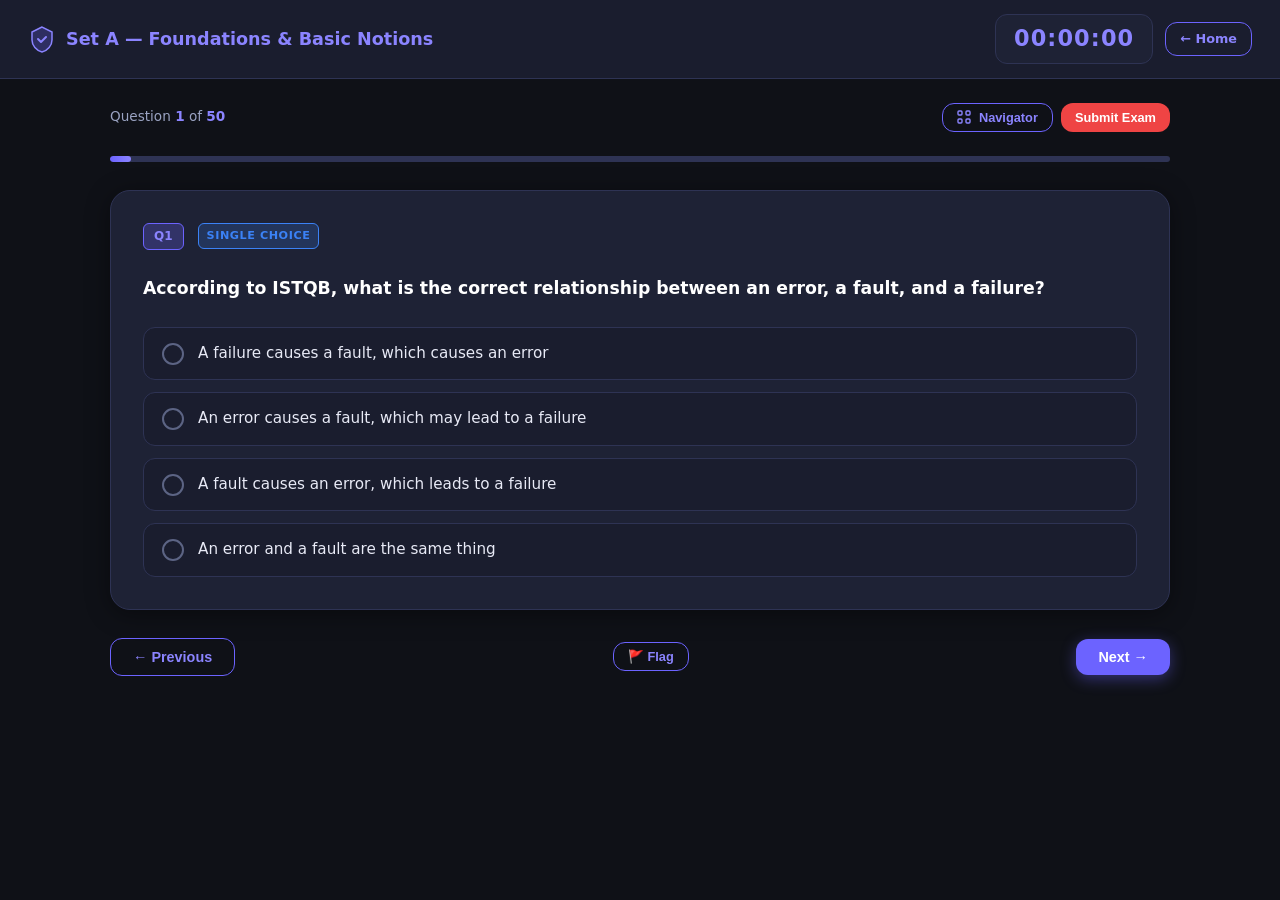
==== exam.html @ c1efb190 "Initial commit: SQ Mock Exam — 200 questions, 4 sets, timer, stats, charts" ====
<!DOCTYPE html>
<html lang="en">
<head>
  <meta charset="UTF-8"/>
  <meta name="viewport" content="width=device-width,initial-scale=1.0"/>
  <title>Mock Exam — SQ&amp;T</title>
  <link rel="stylesheet" href="css/styles.css"/>
</head>
<body>

<!-- ── Top Bar ─────────────────────────────────────────────────── -->
<nav class="topbar">
  <div class="topbar-logo">
    <svg width="28" height="28" viewBox="0 0 28 28" fill="none" xmlns="http://www.w3.org/2000/svg">
      <path d="M14 2L4 7v8c0 5.5 4.3 10.7 10 12 5.7-1.3 10-6.5 10-12V7L14 2z" fill="#6c63ff" opacity=".25"/>
      <path d="M14 2L4 7v8c0 5.5 4.3 10.7 10 12 5.7-1.3 10-6.5 10-12V7L14 2z" stroke="#8b84ff" stroke-width="1.5" fill="none"/>
      <path d="M10 14l3 3 5-5" stroke="#8b84ff" stroke-width="2" stroke-linecap="round" stroke-linejoin="round"/>
    </svg>
    <span id="exam-set-name">Mock Exam</span>
  </div>
  <div class="topbar-right">
    <div id="timer-display">00:00:00</div>
    <a href="index.html" class="btn btn-outline btn-sm">← Home</a>
  </div>
</nav>

<!-- ── Main Exam Area ──────────────────────────────────────────── -->
<div class="page" id="exam-page">

  <!-- State: loading -->
  <div id="state-loading" style="text-align:center;padding:80px 20px;color:var(--text-secondary)">
    Loading questions…
  </div>

  <!-- State: exam-active -->
  <div id="state-exam" class="hidden">
    <div class="exam-header">
      <div class="exam-meta">
        Question <strong id="q-current">1</strong> of <strong id="q-total">50</strong>
      </div>
      <div style="display:flex;gap:8px;flex-wrap:wrap">
        <button class="btn btn-outline btn-sm" id="btn-toggle-grid" title="Question Navigator">
          <svg width="14" height="14" viewBox="0 0 14 14" fill="none"><rect x="1" y="1" width="4" height="4" rx="1" stroke="currentColor" stroke-width="1.4"/><rect x="9" y="1" width="4" height="4" rx="1" stroke="currentColor" stroke-width="1.4"/><rect x="1" y="9" width="4" height="4" rx="1" stroke="currentColor" stroke-width="1.4"/><rect x="9" y="9" width="4" height="4" rx="1" stroke="currentColor" stroke-width="1.4"/></svg>
          Navigator
        </button>
        <button class="btn btn-danger btn-sm" id="btn-submit-exam">Submit Exam</button>
      </div>
    </div>

    <!-- Progress bar -->
    <div class="progress-bar-outer">
      <div class="progress-bar-inner" id="progress-bar" style="width:2%"></div>
    </div>

    <!-- Question Navigator Grid (hidden by default) -->
    <div id="q-grid-container" class="hidden mb-24">
      <div class="q-grid" id="q-grid"></div>
    </div>

    <!-- Unanswered warning -->
    <div class="unanswered-warning" id="unanswered-warning">
      ⚠ You have unanswered questions. Please answer all questions before submitting.
    </div>

    <!-- Question Card -->
    <div class="question-card" id="question-card">
      <div class="question-header">
        <div class="question-number" id="q-num-badge">Q1</div>
        <div class="question-type-badge" id="q-type-badge">Single</div>
        <div style="flex:1"></div>
      </div>
      <div class="question-text" id="question-text"></div>
      <ul class="options-list mt-24" id="options-list"></ul>
      <div class="explanation-box" id="explanation-box">
        <strong>Explanation:</strong> <span id="explanation-text"></span>
      </div>
    </div>

    <!-- Navigation -->
    <div class="exam-nav">
      <button class="btn btn-outline" id="btn-prev" disabled>
        ← Previous
      </button>
      <div class="exam-nav-center">
        <button class="btn btn-outline btn-sm" id="btn-flag">🚩 Flag</button>
        <span id="flagged-count" style="font-size:.8rem;color:var(--text-muted)"></span>
      </div>
      <button class="btn btn-primary" id="btn-next">Next →</button>
    </div>
  </div>

  <!-- State: results -->
  <div id="state-results" class="hidden">
    <div class="results-hero">
      <div class="hero-badge" id="result-set-label">Set A Results</div>
      <h1 id="result-title">Exam Complete!</h1>
      <p id="result-sub" style="color:var(--text-secondary);margin-top:8px"></p>

      <!-- Score ring (SVG) -->
      <div class="score-ring-wrapper">
        <div class="score-ring">
          <svg width="160" height="160" viewBox="0 0 160 160">
            <circle cx="80" cy="80" r="66" stroke="var(--border)" stroke-width="12" fill="none"/>
            <circle id="score-ring-progress" cx="80" cy="80" r="66"
              stroke="var(--accent)" stroke-width="12" fill="none"
              stroke-linecap="round"
              stroke-dasharray="414.69"
              stroke-dashoffset="414.69"/>
          </svg>
          <div class="score-ring-text">
            <span id="score-pct">0%</span>
            <small id="score-fraction">0/50</small>
          </div>
        </div>
      </div>

      <!-- Result stats -->
      <div class="result-stats-grid" id="result-stats"></div>

      <!-- Actions -->
      <div style="display:flex;gap:12px;justify-content:center;flex-wrap:wrap;margin-top:24px">
        <button class="btn btn-primary" id="btn-retry">🔀 Retry (Randomised)</button>
        <button class="btn btn-outline" id="btn-review-toggle">📖 Review Answers</button>
        <a href="index.html" class="btn btn-outline">← Back to Sets</a>
      </div>
    </div>

    <!-- Score progress chart for this set -->
    <div class="chart-wrapper mt-24" id="result-chart-wrapper">
      <div class="chart-title">Your Score History for This Set</div>
      <svg id="result-chart" viewBox="0 0 600 160" preserveAspectRatio="none" style="width:100%;min-height:160px"></svg>
    </div>

    <!-- Review Section -->
    <div class="review-section" id="review-section" style="display:none">
      <h2>Answer Review</h2>
      <div id="review-list"></div>
    </div>
  </div>
</div>

<!-- ── Submit Confirm Modal ─────────────────────────────────────── -->
<div class="modal-overlay" id="modal-submit">
  <div class="modal-box">
    <h3>Submit Exam?</h3>
    <p id="modal-submit-msg">You still have unanswered questions. Are you sure you want to submit?</p>
    <div class="modal-actions">
      <button class="btn btn-outline" id="modal-cancel">Cancel</button>
      <button class="btn btn-primary" id="modal-confirm">Submit</button>
    </div>
  </div>
</div>

<!-- ── Feedback Toast ───────────────────────────────────────────── -->
<div class="feedback-toast" id="feedback-toast"></div>

<script src="js/questions.js"></script>
<script src="js/app.js"></script>
<script>
  ExamPage.init();
</script>
</body>
</html>
---- css/styles.css ----
/* ================================================================
   SQ Mock Exam — styles.css
   Modern dark-accent design, fully self-contained (no CDN fonts needed)
================================================================ */

:root {
  --bg-primary:    #0f1117;
  --bg-secondary:  #1a1d2e;
  --bg-card:       #1e2235;
  --bg-card-hover: #252840;
  --accent:        #6c63ff;
  --accent-light:  #8b84ff;
  --accent-glow:   rgba(108,99,255,.25);
  --success:       #22c55e;
  --danger:        #ef4444;
  --warning:       #f59e0b;
  --info:          #3b82f6;
  --text-primary:  #e8eaf6;
  --text-secondary:#9aa3c2;
  --text-muted:    #5c6484;
  --border:        #2e3354;
  --radius-sm:     6px;
  --radius-md:     12px;
  --radius-lg:     20px;
  --shadow-card:   0 4px 24px rgba(0,0,0,.4);
  --shadow-glow:   0 0 30px rgba(108,99,255,.18);
  --font:          'Segoe UI', system-ui, -apple-system, sans-serif;
  --transition:    .25s ease;
}

/* ── Reset & Base ─────────────────────────────────────────────── */
*, *::before, *::after { box-sizing: border-box; margin: 0; padding: 0; }

html { font-size: 16px; scroll-behavior: smooth; }

body {
  font-family: var(--font);
  background: var(--bg-primary);
  color: var(--text-primary);
  min-height: 100vh;
  line-height: 1.6;
}

a { color: var(--accent-light); text-decoration: none; }
a:hover { text-decoration: underline; }

/* ── Scrollbar ────────────────────────────────────────────────── */
::-webkit-scrollbar { width: 6px; }
::-webkit-scrollbar-track { background: var(--bg-primary); }
::-webkit-scrollbar-thumb { background: var(--accent); border-radius: 3px; }

/* ── Typography ───────────────────────────────────────────────── */
h1 { font-size: clamp(1.8rem, 4vw, 3rem); font-weight: 800; letter-spacing: -.02em; }
h2 { font-size: clamp(1.3rem, 3vw, 2rem); font-weight: 700; }
h3 { font-size: 1.15rem; font-weight: 600; }

/* ── Layout Containers ────────────────────────────────────────── */
.page { max-width: 1100px; margin: 0 auto; padding: 24px 20px 80px; }

/* ── Topbar / Nav ─────────────────────────────────────────────── */
.topbar {
  display: flex;
  align-items: center;
  justify-content: space-between;
  padding: 14px 28px;
  background: var(--bg-secondary);
  border-bottom: 1px solid var(--border);
  position: sticky;
  top: 0;
  z-index: 100;
  gap: 16px;
}
.topbar-logo {
  display: flex;
  align-items: center;
  gap: 10px;
  font-weight: 800;
  font-size: 1.1rem;
  color: var(--accent-light);
}
.topbar-logo svg { flex-shrink: 0; }
.topbar-right { display: flex; align-items: center; gap: 12px; }

/* ── Timer ────────────────────────────────────────────────────── */
#timer-display {
  font-variant-numeric: tabular-nums;
  font-size: 1.4rem;
  font-weight: 700;
  color: var(--accent-light);
  background: var(--bg-card);
  border: 1px solid var(--border);
  border-radius: var(--radius-md);
  padding: 6px 18px;
  min-width: 110px;
  text-align: center;
  letter-spacing: .05em;
  transition: color var(--transition);
}
#timer-display.warning { color: var(--warning); }
#timer-display.danger  { color: var(--danger);  animation: pulse .8s ease infinite; }

@keyframes pulse { 0%,100%{opacity:1} 50%{opacity:.5} }

/* ── Buttons ──────────────────────────────────────────────────── */
.btn {
  display: inline-flex;
  align-items: center;
  gap: 8px;
  padding: 10px 22px;
  border-radius: var(--radius-md);
  border: none;
  font-size: .9rem;
  font-weight: 600;
  cursor: pointer;
  transition: transform var(--transition), box-shadow var(--transition), background var(--transition);
  white-space: nowrap;
}
.btn:hover { transform: translateY(-2px); }
.btn:active { transform: translateY(0); }

.btn-primary {
  background: var(--accent);
  color: #fff;
  box-shadow: 0 4px 15px rgba(108,99,255,.4);
}
.btn-primary:hover { background: var(--accent-light); box-shadow: 0 6px 20px rgba(108,99,255,.55); }

.btn-outline {
  background: transparent;
  color: var(--accent-light);
  border: 1px solid var(--accent);
}
.btn-outline:hover { background: var(--accent-glow); }

.btn-success { background: var(--success); color: #fff; }
.btn-danger  { background: var(--danger);  color: #fff; }
.btn-sm { padding: 6px 14px; font-size: .8rem; }

.btn-icon {
  background: transparent;
  border: none;
  cursor: pointer;
  color: var(--text-secondary);
  padding: 6px;
  border-radius: var(--radius-sm);
  transition: color var(--transition), background var(--transition);
}
.btn-icon:hover { color: var(--accent-light); background: var(--bg-card); }

/* ── Hero / Landing ───────────────────────────────────────────── */
.hero {
  text-align: center;
  padding: 64px 20px 48px;
}
.hero-badge {
  display: inline-block;
  background: var(--accent-glow);
  color: var(--accent-light);
  border: 1px solid var(--accent);
  border-radius: 999px;
  font-size: .78rem;
  font-weight: 700;
  letter-spacing: .06em;
  text-transform: uppercase;
  padding: 4px 14px;
  margin-bottom: 20px;
}
.hero-title { color: #fff; margin-bottom: 16px; }
.hero-title span { color: var(--accent-light); }
.hero-sub {
  color: var(--text-secondary);
  font-size: 1.05rem;
  max-width: 640px;
  margin: 0 auto 40px;
}

/* ── Set Selector Cards ───────────────────────────────────────── */
.set-grid {
  display: grid;
  grid-template-columns: repeat(auto-fit, minmax(220px, 1fr));
  gap: 20px;
  margin: 40px 0;
}
.set-card {
  background: var(--bg-card);
  border: 1px solid var(--border);
  border-radius: var(--radius-lg);
  padding: 28px 24px;
  cursor: pointer;
  transition: transform var(--transition), border-color var(--transition), box-shadow var(--transition);
  position: relative;
  overflow: hidden;
}
.set-card::before {
  content: '';
  position: absolute;
  inset: 0;
  background: linear-gradient(135deg, var(--accent-glow), transparent);
  opacity: 0;
  transition: opacity var(--transition);
}
.set-card:hover { transform: translateY(-4px); border-color: var(--accent); box-shadow: var(--shadow-glow); }
.set-card:hover::before { opacity: 1; }
.set-card-letter {
  font-size: 2.8rem;
  font-weight: 900;
  color: var(--accent-light);
  line-height: 1;
  margin-bottom: 12px;
}
.set-card-label { font-size: .88rem; color: var(--text-secondary); margin-bottom: 8px; }
.set-card-title { font-size: 1rem; font-weight: 600; color: var(--text-primary); margin-bottom: 14px; }
.set-card-count {
  font-size: .78rem;
  font-weight: 700;
  background: var(--accent-glow);
  color: var(--accent-light);
  border-radius: 999px;
  padding: 2px 10px;
  display: inline-block;
}
.set-card-best {
  font-size: .78rem;
  color: var(--text-muted);
  margin-top: 10px;
}
.set-card-best span { color: var(--success); font-weight: 700; }

/* ── Stats Section ────────────────────────────────────────────── */
.stats-section { margin: 48px 0 32px; }
.stats-section h2 { margin-bottom: 20px; }
.stats-grid {
  display: grid;
  grid-template-columns: repeat(auto-fit, minmax(160px, 1fr));
  gap: 16px;
  margin-bottom: 32px;
}
.stat-chip {
  background: var(--bg-card);
  border: 1px solid var(--border);
  border-radius: var(--radius-md);
  padding: 18px;
  text-align: center;
}
.stat-chip-value {
  font-size: 1.9rem;
  font-weight: 800;
  color: var(--accent-light);
  line-height: 1.1;
}
.stat-chip-label { font-size: .78rem; color: var(--text-muted); margin-top: 4px; text-transform: uppercase; letter-spacing: .05em; }

/* ── Chart Container ──────────────────────────────────────────── */
.chart-wrapper {
  background: var(--bg-card);
  border: 1px solid var(--border);
  border-radius: var(--radius-lg);
  padding: 24px;
  overflow-x: auto;
}
.chart-title { font-size: .9rem; color: var(--text-secondary); margin-bottom: 16px; text-transform: uppercase; letter-spacing: .06em; }
#progress-chart { width: 100%; min-height: 200px; }

/* ── Exam Page ────────────────────────────────────────────────── */
.exam-header {
  display: flex;
  align-items: center;
  justify-content: space-between;
  gap: 12px;
  margin-bottom: 24px;
  flex-wrap: wrap;
}
.exam-meta { font-size: .85rem; color: var(--text-secondary); }
.exam-meta strong { color: var(--accent-light); }

/* Progress bar */
.progress-bar-outer {
  width: 100%;
  height: 6px;
  background: var(--border);
  border-radius: 999px;
  margin-bottom: 28px;
  overflow: hidden;
}
.progress-bar-inner {
  height: 100%;
  background: linear-gradient(90deg, var(--accent), var(--accent-light));
  border-radius: 999px;
  transition: width .4s ease;
}

/* ── Question Card ────────────────────────────────────────────── */
.question-card {
  background: var(--bg-card);
  border: 1px solid var(--border);
  border-radius: var(--radius-lg);
  padding: 32px;
  box-shadow: var(--shadow-card);
  animation: fadeSlide .35s ease;
}

@keyframes fadeSlide {
  from { opacity: 0; transform: translateY(12px); }
  to   { opacity: 1; transform: translateY(0); }
}

.question-header {
  display: flex;
  align-items: flex-start;
  gap: 14px;
  margin-bottom: 24px;
}
.question-number {
  font-size: .75rem;
  font-weight: 700;
  color: var(--accent-light);
  background: var(--accent-glow);
  border: 1px solid var(--accent);
  border-radius: var(--radius-sm);
  padding: 3px 10px;
  white-space: nowrap;
  flex-shrink: 0;
}
.question-type-badge {
  font-size: .7rem;
  font-weight: 700;
  text-transform: uppercase;
  letter-spacing: .05em;
  padding: 3px 8px;
  border-radius: var(--radius-sm);
  flex-shrink: 0;
}
.badge-single { background: rgba(59,130,246,.2); color: var(--info); border: 1px solid var(--info); }
.badge-multi  { background: rgba(245,158,11,.2); color: var(--warning); border: 1px solid var(--warning); }

.question-text {
  font-size: 1.08rem;
  font-weight: 600;
  color: #fff;
  line-height: 1.65;
}

/* ── Options ──────────────────────────────────────────────────── */
.options-list { list-style: none; display: flex; flex-direction: column; gap: 12px; }

.option-item {
  display: flex;
  align-items: flex-start;
  gap: 14px;
  background: var(--bg-secondary);
  border: 1.5px solid var(--border);
  border-radius: var(--radius-md);
  padding: 14px 18px;
  cursor: pointer;
  transition: border-color var(--transition), background var(--transition), transform var(--transition);
  user-select: none;
}
.option-item:hover:not(.disabled) {
  border-color: var(--accent);
  background: var(--bg-card-hover);
  transform: translateX(4px);
}
.option-item.selected:not(.correct):not(.incorrect) {
  border-color: var(--accent);
  background: rgba(108,99,255,.12);
}
.option-item.correct  { border-color: var(--success); background: rgba(34,197,94,.1); }
.option-item.incorrect{ border-color: var(--danger);  background: rgba(239,68,68,.1);  }
.option-item.missed   { border-color: var(--success); background: rgba(34,197,94,.06); border-style: dashed; }
.option-item.disabled { cursor: default; }

.option-indicator {
  width: 22px;
  height: 22px;
  border-radius: 50%;
  border: 2px solid var(--text-muted);
  flex-shrink: 0;
  margin-top: 1px;
  display: flex;
  align-items: center;
  justify-content: center;
  transition: border-color var(--transition), background var(--transition);
  font-size: .7rem;
  font-weight: 800;
}
.option-item.selected:not(.correct):not(.incorrect) .option-indicator {
  border-color: var(--accent);
  background: var(--accent);
  color: #fff;
}
.option-item[data-type="multi"] .option-indicator { border-radius: 4px; }

.option-item.correct  .option-indicator { border-color: var(--success); background: var(--success); color: #fff; }
.option-item.incorrect .option-indicator { border-color: var(--danger);  background: var(--danger);  color: #fff; }
.option-item.missed    .option-indicator { border-color: var(--success); color: var(--success); }

.option-text { font-size: .95rem; color: var(--text-primary); line-height: 1.55; }

/* ── Explanation Box ──────────────────────────────────────────── */
.explanation-box {
  margin-top: 20px;
  background: rgba(108,99,255,.08);
  border: 1px solid var(--accent);
  border-radius: var(--radius-md);
  padding: 16px 20px;
  font-size: .9rem;
  color: var(--text-secondary);
  display: none;
  animation: fadeSlide .3s ease;
}
.explanation-box.visible { display: block; }
.explanation-box strong { color: var(--accent-light); }

/* ── Exam Navigation ──────────────────────────────────────────── */
.exam-nav {
  display: flex;
  align-items: center;
  justify-content: space-between;
  margin-top: 28px;
  gap: 12px;
  flex-wrap: wrap;
}
.exam-nav-center { display: flex; gap: 10px; align-items: center; flex-wrap: wrap; }

/* Question grid navigator */
.q-grid {
  display: flex;
  flex-wrap: wrap;
  gap: 6px;
  margin-bottom: 24px;
}
.q-dot {
  width: 28px;
  height: 28px;
  border-radius: var(--radius-sm);
  background: var(--bg-card);
  border: 1px solid var(--border);
  cursor: pointer;
  font-size: .7rem;
  font-weight: 700;
  color: var(--text-muted);
  display: flex;
  align-items: center;
  justify-content: center;
  transition: background var(--transition), border-color var(--transition), color var(--transition);
}
.q-dot:hover { border-color: var(--accent); color: var(--accent-light); }
.q-dot.answered { background: var(--accent-glow); border-color: var(--accent); color: var(--accent-light); }
.q-dot.current  { background: var(--accent); border-color: var(--accent); color: #fff; }
.q-dot.correct  { background: rgba(34,197,94,.2); border-color: var(--success); color: var(--success); }
.q-dot.incorrect{ background: rgba(239,68,68,.2);  border-color: var(--danger);  color: var(--danger);  }

/* ── Results Page ─────────────────────────────────────────────── */
.results-hero {
  text-align: center;
  padding: 48px 20px 32px;
}
.score-ring-wrapper { display: flex; justify-content: center; margin: 28px 0; }
.score-ring { position: relative; width: 160px; height: 160px; }
.score-ring svg { transform: rotate(-90deg); }
.score-ring-text {
  position: absolute;
  inset: 0;
  display: flex;
  flex-direction: column;
  align-items: center;
  justify-content: center;
  font-size: 2.2rem;
  font-weight: 900;
  color: #fff;
}
.score-ring-text small { font-size: .75rem; font-weight: 400; color: var(--text-secondary); }

.result-stats-grid {
  display: grid;
  grid-template-columns: repeat(auto-fit, minmax(130px, 1fr));
  gap: 14px;
  margin: 28px 0;
}
.result-stat {
  background: var(--bg-card);
  border: 1px solid var(--border);
  border-radius: var(--radius-md);
  padding: 16px;
  text-align: center;
}
.result-stat-value { font-size: 1.7rem; font-weight: 800; }
.result-stat-label { font-size: .75rem; color: var(--text-muted); text-transform: uppercase; letter-spacing: .05em; margin-top: 4px; }
.result-stat.good  .result-stat-value { color: var(--success); }
.result-stat.bad   .result-stat-value { color: var(--danger);  }
.result-stat.info  .result-stat-value { color: var(--info);    }
.result-stat.warn  .result-stat-value { color: var(--warning); }

/* Review answers */
.review-section { margin-top: 40px; }
.review-section h2 { margin-bottom: 20px; }
.review-toggle-btn { margin-bottom: 20px; }

.review-item {
  background: var(--bg-card);
  border: 1px solid var(--border);
  border-radius: var(--radius-md);
  padding: 18px 20px;
  margin-bottom: 12px;
  border-left: 4px solid transparent;
}
.review-item.correct-q  { border-left-color: var(--success); }
.review-item.incorrect-q{ border-left-color: var(--danger);  }

.review-item-header {
  display: flex;
  align-items: center;
  gap: 10px;
  margin-bottom: 8px;
  flex-wrap: wrap;
}
.review-status-icon { font-size: 1rem; flex-shrink: 0; }
.review-question-text { font-size: .92rem; font-weight: 600; color: #fff; }
.review-your-answer { font-size: .82rem; color: var(--text-secondary); margin-top: 4px; }
.review-your-answer span { color: var(--danger); font-weight: 600; }
.review-correct-answer { font-size: .82rem; color: var(--text-secondary); margin-top: 2px; }
.review-correct-answer span { color: var(--success); font-weight: 600; }
.review-explanation { font-size: .82rem; color: var(--text-muted); margin-top: 8px; font-style: italic; }

/* ── Toasts / Feedback ────────────────────────────────────────── */
.feedback-toast {
  position: fixed;
  bottom: 28px;
  right: 28px;
  background: var(--bg-card);
  border: 1px solid var(--border);
  border-radius: var(--radius-md);
  padding: 14px 20px;
  font-size: .88rem;
  font-weight: 600;
  box-shadow: var(--shadow-card);
  z-index: 9999;
  transform: translateY(80px);
  opacity: 0;
  transition: transform .35s ease, opacity .35s ease;
  pointer-events: none;
  max-width: 300px;
}
.feedback-toast.show { transform: translateY(0); opacity: 1; }
.feedback-toast.correct-toast { border-color: var(--success); color: var(--success); }
.feedback-toast.incorrect-toast{ border-color: var(--danger);  color: var(--danger);  }

/* ── Confirm Modal ────────────────────────────────────────────── */
.modal-overlay {
  position: fixed;
  inset: 0;
  background: rgba(0,0,0,.7);
  display: flex;
  align-items: center;
  justify-content: center;
  z-index: 10000;
  opacity: 0;
  pointer-events: none;
  transition: opacity var(--transition);
}
.modal-overlay.open { opacity: 1; pointer-events: all; }
.modal-box {
  background: var(--bg-card);
  border: 1px solid var(--border);
  border-radius: var(--radius-lg);
  padding: 32px;
  max-width: 440px;
  width: 90%;
  text-align: center;
  transform: scale(.9);
  transition: transform var(--transition);
  box-shadow: var(--shadow-card);
}
.modal-overlay.open .modal-box { transform: scale(1); }
.modal-box h3 { font-size: 1.3rem; margin-bottom: 12px; }
.modal-box p  { color: var(--text-secondary); font-size: .9rem; margin-bottom: 24px; }
.modal-actions { display: flex; gap: 12px; justify-content: center; }

/* ── Unanswered Warning ───────────────────────────────────────── */
.unanswered-warning {
  background: rgba(245,158,11,.1);
  border: 1px solid var(--warning);
  color: var(--warning);
  border-radius: var(--radius-md);
  padding: 10px 16px;
  font-size: .85rem;
  font-weight: 600;
  margin-bottom: 16px;
  display: none;
}
.unanswered-warning.visible { display: block; }

/* ── Responsive ───────────────────────────────────────────────── */
@media (max-width: 600px) {
  .topbar { flex-wrap: wrap; padding: 10px 16px; }
  .question-card { padding: 20px 16px; }
  .exam-nav { flex-direction: column; }
  .set-grid { grid-template-columns: 1fr 1fr; }
}

/* ── Utilities ────────────────────────────────────────────────── */
.hidden   { display: none !important; }
.text-center { text-align: center; }
.mt-8  { margin-top: 8px;  }
.mt-16 { margin-top: 16px; }
.mt-24 { margin-top: 24px; }
.mb-8  { margin-bottom: 8px;  }
.mb-16 { margin-bottom: 16px; }
.mb-24 { margin-bottom: 24px; }
.gap-12 { gap: 12px; }
.flex   { display: flex; }
.flex-col { flex-direction: column; }
.items-center { align-items: center; }
.justify-between { justify-content: space-between; }
.wrap { flex-wrap: wrap; }
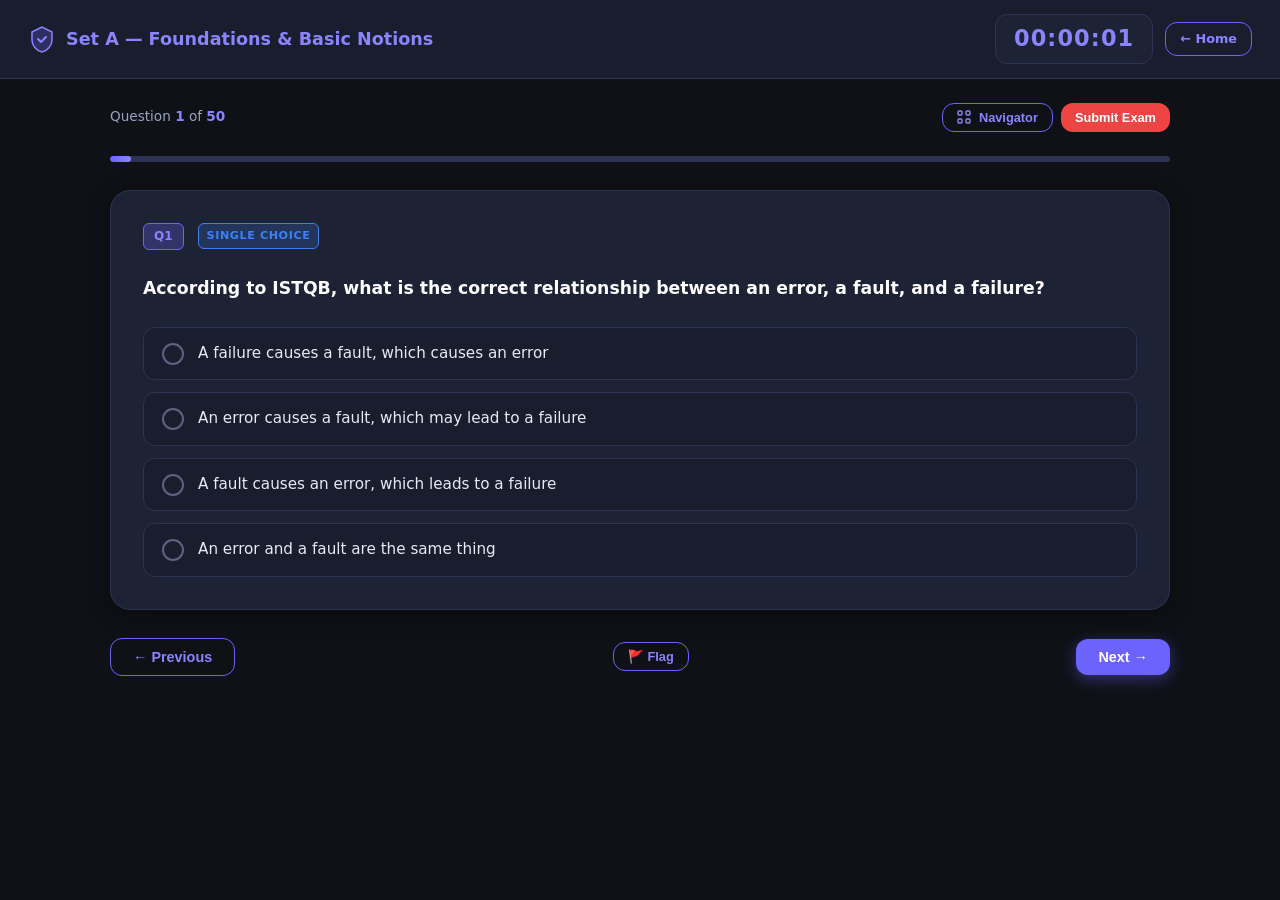
==== commit 32a2c558: "Add selectable question count and skip-based scoring" ====
--- a/exam.html
+++ b/exam.html
@@ -59,7 +59,7 @@
 
     <!-- Unanswered warning -->
     <div class="unanswered-warning" id="unanswered-warning">
-      ⚠ You have unanswered questions. Please answer all questions before submitting.
+      ⚠ Unanswered questions are skipped and are not counted as wrong after submission.
     </div>
 
     <!-- Question Card -->
--- a/css/styles.css
+++ b/css/styles.css
@@ -226,6 +226,36 @@
 }
 .set-card-best span { color: var(--success); font-weight: 700; }
 
+.set-card-controls {
+  margin-top: 14px;
+  display: flex;
+  align-items: center;
+  gap: 8px;
+  flex-wrap: wrap;
+  position: relative;
+  z-index: 1;
+}
+
+.question-count-select {
+  background: var(--bg-secondary);
+  border: 1px solid var(--border);
+  color: var(--text-primary);
+  border-radius: var(--radius-sm);
+  padding: 6px 8px;
+  font-size: .82rem;
+  min-width: 72px;
+}
+
+.question-count-select:focus {
+  outline: none;
+  border-color: var(--accent);
+  box-shadow: 0 0 0 2px var(--accent-glow);
+}
+
+.set-card-start {
+  margin-left: auto;
+}
+
 /* ── Stats Section ────────────────────────────────────────────── */
 .stats-section { margin: 48px 0 32px; }
 .stats-section h2 { margin-bottom: 20px; }
@@ -506,6 +536,7 @@
 }
 .review-item.correct-q  { border-left-color: var(--success); }
 .review-item.incorrect-q{ border-left-color: var(--danger);  }
+.review-item.skipped-q  { border-left-color: var(--warning); }
 
 .review-item-header {
   display: flex;
